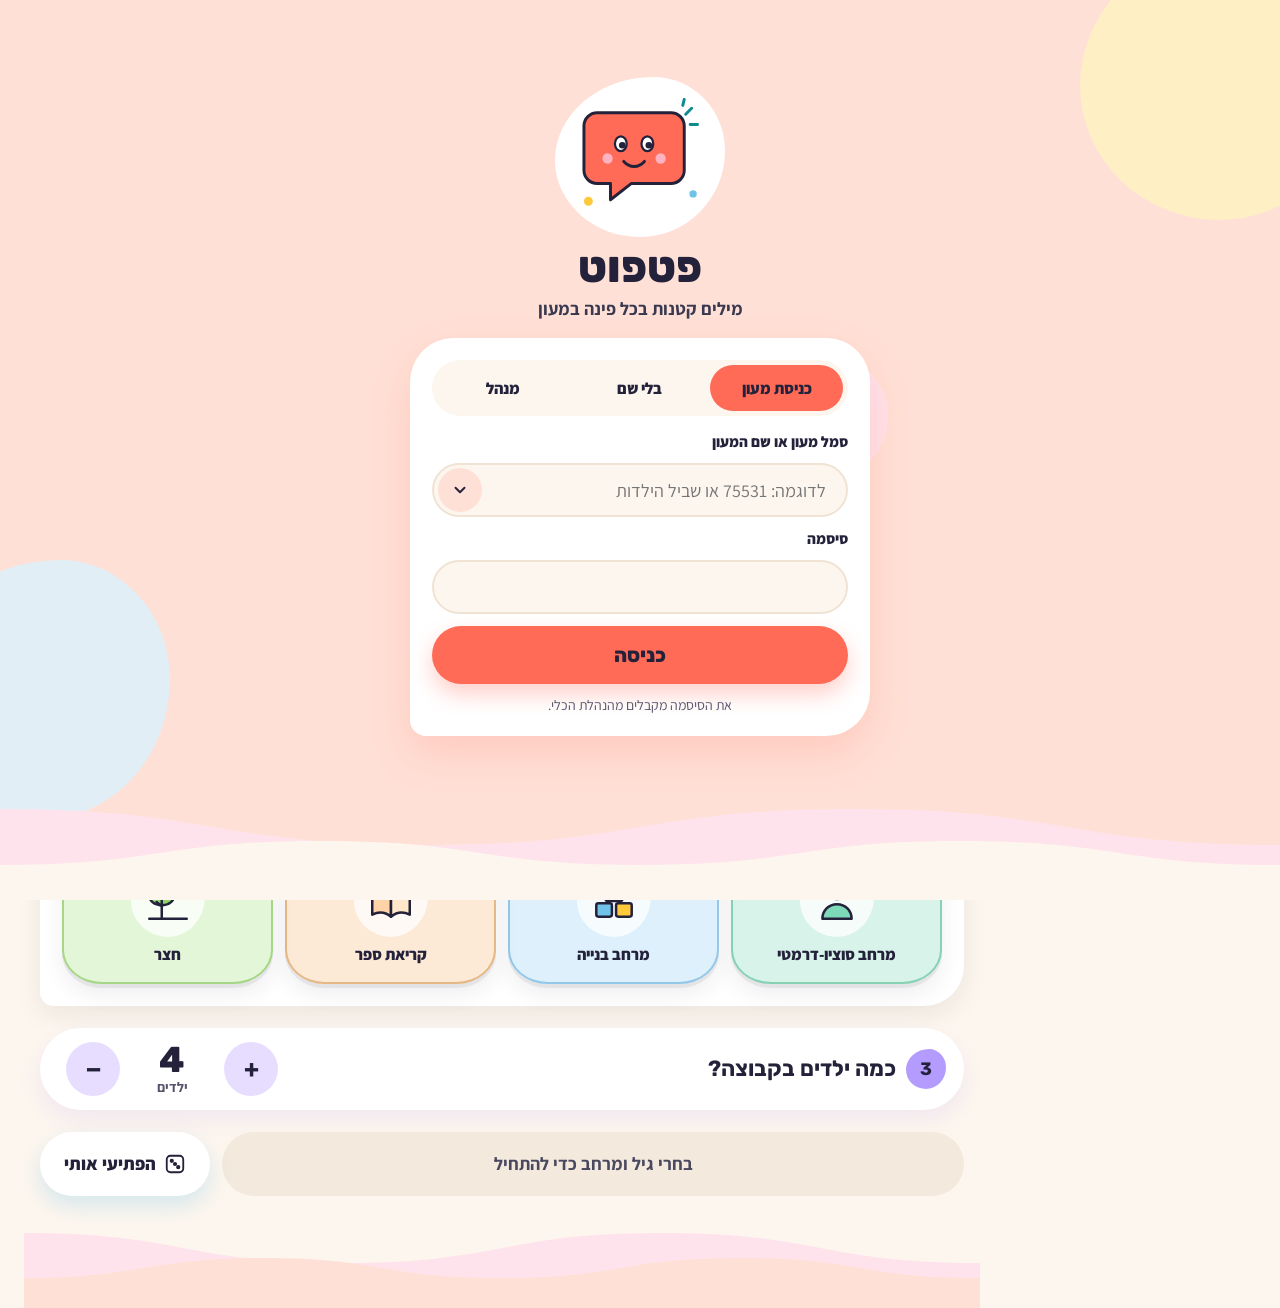
==== index.html @ ef56f2f6 "פטפוט: גרסה ראשונה עם כניסה ונתונים ב-Supabase Co-Authored-By: Claude Opus 5.5 <noreply@anthropic.co" ====
<!DOCTYPE html>
<html lang="he" dir="rtl">
<head>
<meta charset="utf-8">
<meta name="viewport" content="width=device-width, initial-scale=1">
<title>פטפוט · העשרה שפתית במרחבי המעון</title>
<meta name="description" content="פטפוט: פעילויות קצרות להעשרה שפתית במרחבי המעון, לפי שכבת גיל, מרחב וגודל קבוצה.">
<link rel="icon" href="img/logo.svg" type="image/svg+xml">
<style>
body{margin:0;background:#FDF6EE;font-family:Assistant,Arial,sans-serif;color:#23223A}
#boot{min-height:100vh;display:flex;flex-direction:column;gap:14px;align-items:center;justify-content:center;font-size:18px;font-weight:700}
#boot img{width:90px;height:auto}
</style>
</head>
<body>
<div id="app"><div id="boot"><img src="img/mascot.svg" alt=""><span>טוען את פטפוט...</span></div></div>
<script>
(function () {
  'use strict';
  var SELF_URL = 'https://shamisuperface.github.io/patpot/';
  var OLD_URL = 'https://claude.ai/artifact/HkkGqU3SYFcoXuv8LMrtEU';
  var ASSETS = {
    '/_blob/cf6ba380f849ea66cc5408e188dde6cf': 'img/logo.svg',
    '/_blob/55a5ba60b8c3fe4146b54f13b98b97ec': 'img/mascot.svg',
    '/_blob/354c98f3e60473883735b64c8ba73392': 'img/sp-change.svg',
    '/_blob/76317235b2d777be072194dcca732552': 'img/sp-breakfast.svg',
    '/_blob/aebf80e80c2250811bfc06cb720e5abc': 'img/sp-lunch.svg',
    '/_blob/a86281ecdadf6518f512c141098011a7': 'img/sp-art.svg',
    '/_blob/317406de48312a4ef0c0c4b7436c8dbe': 'img/sp-socio.svg',
    '/_blob/cb157eb671f02d51afefe2601ba92a76': 'img/sp-build.svg',
    '/_blob/c2afdd090610df5a838cb0373e5caf1b': 'img/sp-book.svg',
    '/_blob/6fcbcaeb90e701c39a036db30b1db984': 'img/sp-yard.svg'
  };
  var EVT = { onclick: 'click', onchange: 'change', oninput: 'input', onkeydown: 'keydown', onfocus: 'focus', onblur: 'blur', onsubmit: 'submit' };
  var HOLE = /\{\{\s*([^}]+?)\s*\}\}/g;
  var appEl = document.getElementById('app');

  function get(scope, path) {
    path = String(path).trim();
    if (path === 'true') return true;
    if (path === 'false') return false;
    if (path === 'null') return null;
    if (/^-?\d+(\.\d+)?$/.test(path)) return Number(path);
    var parts = path.split('.'), v = scope;
    for (var i = 0; i < parts.length; i++) { if (v == null) return undefined; v = v[parts[i]]; }
    return v;
  }
  function interp(str, scope) { return str.replace(HOLE, function (_, p) { var v = get(scope, p); return v == null ? '' : String(v); }); }
  function whole(str) { var m = /^\s*\{\{\s*([^}]+?)\s*\}\}\s*$/.exec(str || ''); return m ? m[1] : null; }

  function kids(node, scope, out) { for (var c = node.firstChild; c; c = c.nextSibling) render(c, scope, out); }
  function render(node, scope, out) {
    if (node.nodeType === 3) { out.push(document.createTextNode(interp(node.nodeValue, scope))); return; }
    if (node.nodeType !== 1) return;
    var tag = node.localName;
    if (tag === 'helmet' || tag === 'script') return;
    if (tag === 'sc-if') { var p = whole(node.getAttribute('value')); if (p && get(scope, p)) kids(node, scope, out); return; }
    if (tag === 'sc-for') {
      var lp = whole(node.getAttribute('list')), arr = lp ? get(scope, lp) : null, as = node.getAttribute('as') || 'item';
      if (arr && arr.length) for (var i = 0; i < arr.length; i++) { var s = Object.create(scope); s[as] = arr[i]; s.$index = i; kids(node, s, out); }
      return;
    }
    var el = document.createElementNS(node.namespaceURI || 'http://www.w3.org/1999/xhtml', tag);
    var h = {};
    for (var j = 0; j < node.attributes.length; j++) {
      var a = node.attributes[j], n = a.name, ln = n.toLowerCase();
      if (ln.indexOf('hint-') === 0) continue;
      if (EVT[ln]) { var hp = whole(a.value), fn = hp ? get(scope, hp) : null; if (typeof fn === 'function') h[EVT[ln]] = fn; continue; }
      var wp = whole(a.value), val = wp ? get(scope, wp) : interp(a.value, scope);
      if (val === false || val == null) continue;
      if (val === true) val = '';
      el.setAttribute(n, String(val));
    }
    el.__h = h;
    var sub = []; kids(node, scope, sub);
    for (var k = 0; k < sub.length; k++) el.appendChild(sub[k]);
    out.push(el);
  }

  function bindEl(el) {
    if (!el.__h) return;
    el.__b = el.__b || {};
    Object.keys(el.__h).forEach(function (type) {
      if (el.__b[type]) return;
      el.__b[type] = true;
      el.addEventListener(type, function (e) { var f = el.__h && el.__h[type]; if (f) f(e); });
    });
  }
  function bindTree(n) {
    if (n.nodeType !== 1) return;
    bindEl(n);
    for (var c = n.firstChild; c; c = c.nextSibling) bindTree(c);
  }
  function morph(a, b) {
    if (a.nodeType !== b.nodeType || a.nodeName !== b.nodeName || a.namespaceURI !== b.namespaceURI) {
      a.parentNode.replaceChild(b, a); bindTree(b); return;
    }
    if (a.nodeType === 3) { if (a.nodeValue !== b.nodeValue) a.nodeValue = b.nodeValue; return; }
    var i, at;
    for (i = 0; i < b.attributes.length; i++) { at = b.attributes[i]; if (a.getAttribute(at.name) !== at.value) a.setAttribute(at.name, at.value); }
    for (i = a.attributes.length - 1; i >= 0; i--) { at = a.attributes[i]; if (!b.hasAttribute(at.name)) a.removeAttribute(at.name); }
    a.__h = b.__h; bindEl(a);
    morphKids(a, Array.prototype.slice.call(b.childNodes));
  }
  function morphKids(parent, list) {
    for (var i = 0; i < list.length; i++) {
      var cur = parent.childNodes[i];
      if (cur) morph(cur, list[i]); else { parent.appendChild(list[i]); bindTree(list[i]); }
    }
    while (parent.childNodes.length > list.length) parent.removeChild(parent.lastChild);
  }

  var tpl = null, comp = null, queued = false, pending = [];
  function flush() {
    queued = false;
    var vals = comp.renderVals() || {};
    var out = [];
    kids(tpl, vals, out);
    morphKids(appEl, out);
    var cbs = pending; pending = [];
    cbs.forEach(function (f) { try { f(); } catch (e) { console.error(e); } });
  }
  function schedule() { if (!queued) { queued = true; Promise.resolve().then(flush); } }

  function DCLogic(props) { this.props = props || {}; this.state = {}; }
  DCLogic.prototype.setState = function (o, cb) {
    if (typeof o === 'function') o = o(this.state, this.props);
    this.state = Object.assign({}, this.state, o || {});
    if (cb) pending.push(cb);
    schedule();
  };
  DCLogic.prototype.forceUpdate = function (cb) { if (cb) pending.push(cb); schedule(); };

  function fail(msg) { appEl.innerHTML = '<div id="boot"><img src="img/mascot.svg" alt=""><span></span></div>'; appEl.querySelector('span').textContent = msg; }

  fetch('app.dc.html').then(function (r) { if (!r.ok) throw new Error('HTTP ' + r.status); return r.text(); }).then(function (text) {
    Object.keys(ASSETS).forEach(function (k) { text = text.split(k).join(ASSETS[k]); });
    if (SELF_URL.indexOf('https://') === 0) text = text.split(OLD_URL).join(SELF_URL);
    var doc = new DOMParser().parseFromString(text, 'text/html');
    var xdc = doc.querySelector('x-dc');
    var code = doc.querySelector('script[data-dc-script]');
    if (!xdc || !code) throw new Error('missing template');
    var helmet = xdc.querySelector('helmet');
    if (helmet) Array.prototype.slice.call(helmet.children).forEach(function (n) {
      if (n.localName === 'link' || n.localName === 'style') document.head.appendChild(document.importNode(n, true));
    });
    tpl = xdc;
    var Comp = new Function('DCLogic', code.textContent + '\n;return Component;')(DCLogic);
    comp = new Comp({});
    appEl.innerHTML = '';
    flush();
    if (typeof comp.componentDidMount === 'function') comp.componentDidMount();
  }).catch(function (e) { console.error(e); fail('לא הצלחנו לטעון את פטפוט. נסי לרענן את הדף.'); });
})();
</script>
</body>
</html>
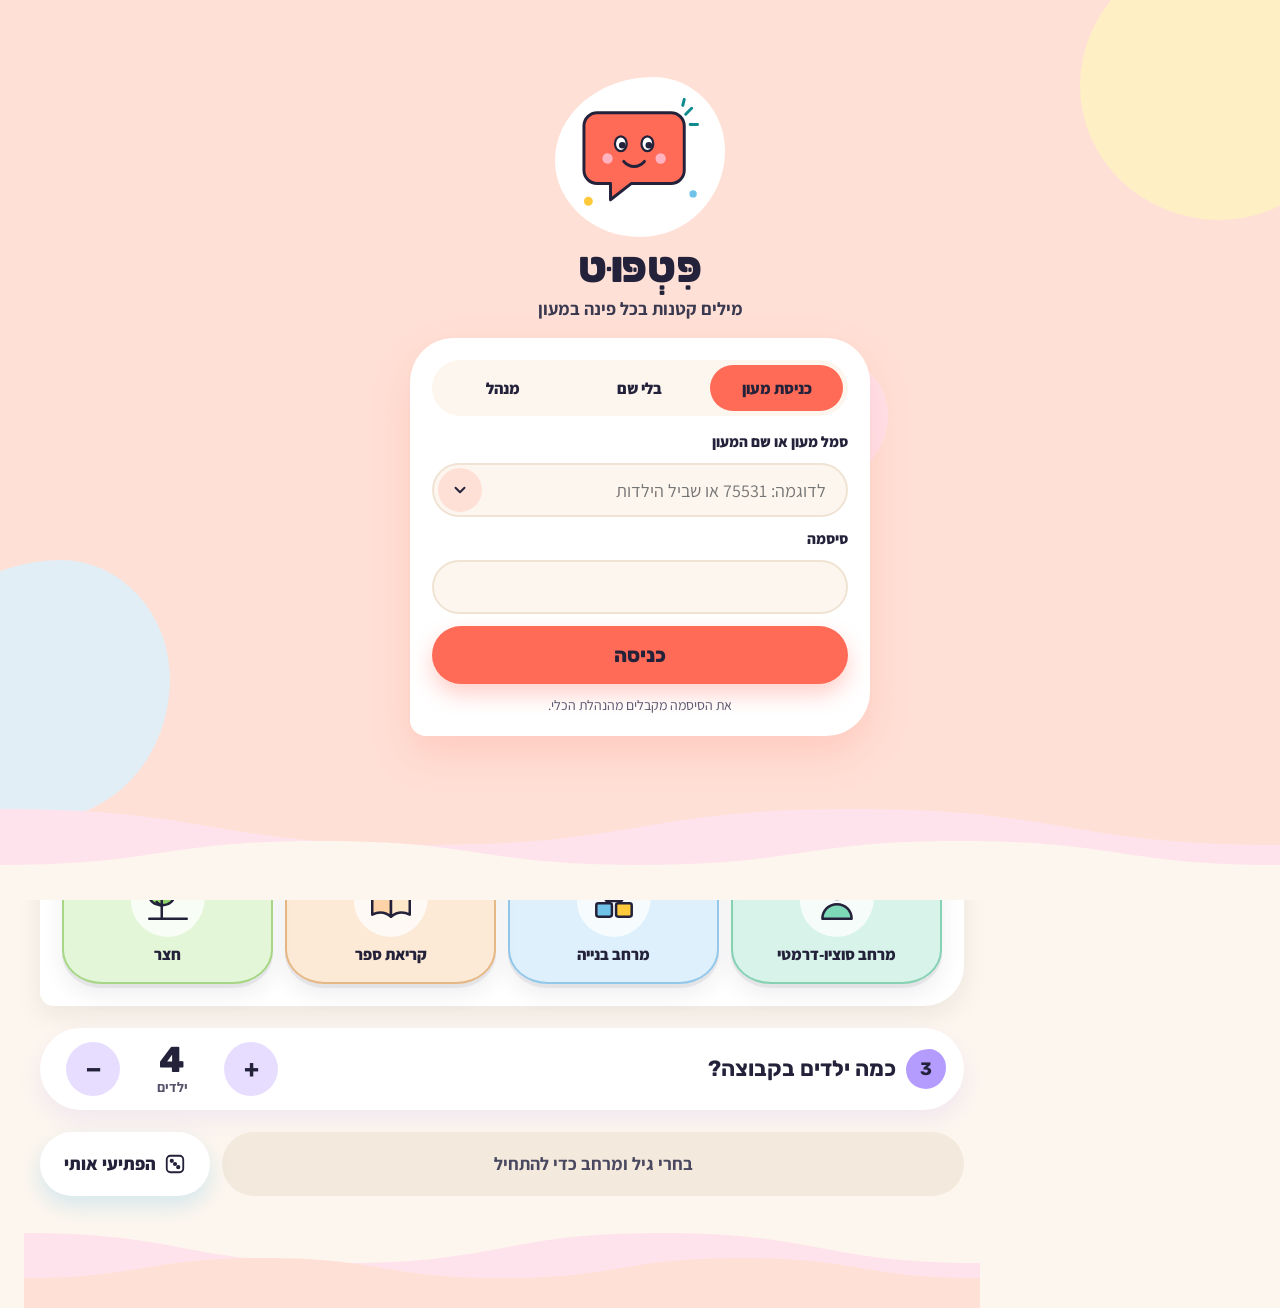
==== commit aa24610f: "השם פִּטְפּוּט מנוקד בכל טקסט הממשק Co-Authored-By: Claude Opus 5.5 <noreply@anthropic.com> Claude-S" ====
--- a/index.html
+++ b/index.html
@@ -3,8 +3,8 @@
 <head>
 <meta charset="utf-8">
 <meta name="viewport" content="width=device-width, initial-scale=1">
-<title>פטפוט · העשרה שפתית במרחבי המעון</title>
-<meta name="description" content="פטפוט: פעילויות קצרות להעשרה שפתית במרחבי המעון, לפי שכבת גיל, מרחב וגודל קבוצה.">
+<title>פִּטְפּוּט · העשרה שפתית במרחבי המעון</title>
+<meta name="description" content="פִּטְפּוּט: פעילויות קצרות להעשרה שפתית במרחבי המעון, לפי שכבת גיל, מרחב וגודל קבוצה.">
 <link rel="icon" href="img/logo.svg" type="image/svg+xml">
 <style>
 body{margin:0;background:#FDF6EE;font-family:Assistant,Arial,sans-serif;color:#23223A}
@@ -13,11 +13,11 @@
 </style>
 </head>
 <body>
-<div id="app"><div id="boot"><img src="img/mascot.svg" alt=""><span>טוען את פטפוט...</span></div></div>
+<div id="app"><div id="boot"><img src="img/mascot.svg" alt=""><span>טוען את פִּטְפּוּט...</span></div></div>
 <script>
 (function () {
   'use strict';
-  var SELF_URL = 'https://shamisuperface.github.io/patpot/';
+  var SELF_URL = 'https://pitput.education/';
   var OLD_URL = 'https://claude.ai/artifact/HkkGqU3SYFcoXuv8LMrtEU';
   var ASSETS = {
     '/_blob/cf6ba380f849ea66cc5408e188dde6cf': 'img/logo.svg',
@@ -150,7 +150,7 @@
     appEl.innerHTML = '';
     flush();
     if (typeof comp.componentDidMount === 'function') comp.componentDidMount();
-  }).catch(function (e) { console.error(e); fail('לא הצלחנו לטעון את פטפוט. נסי לרענן את הדף.'); });
+  }).catch(function (e) { console.error(e); fail('לא הצלחנו לטעון את פִּטְפּוּט. נסי לרענן את הדף.'); });
 })();
 </script>
 </body>
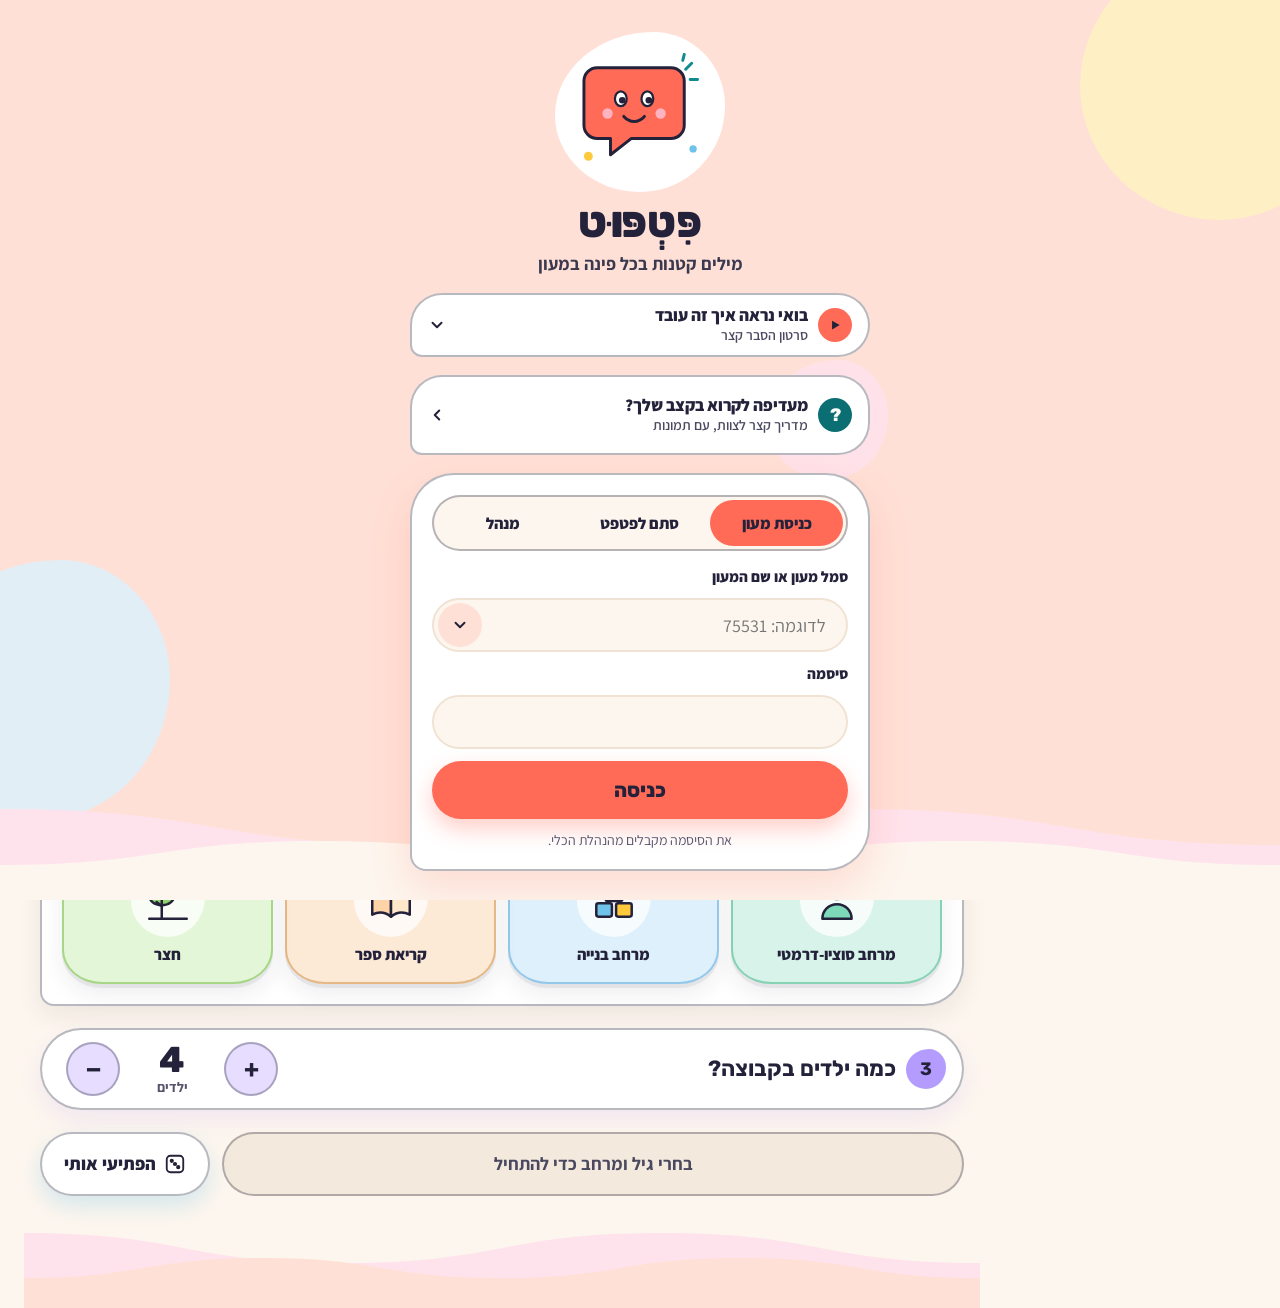
==== commit ad39d073: "PWA: קובץ manifest, אייקונים, service worker ועבודה בלי רשת, כהכנה לגוגל פליי Co-Authored-By: Claude" ====
--- a/index.html
+++ b/index.html
@@ -6,6 +6,30 @@
 <title>פִּטְפּוּט · העשרה שפתית במרחבי המעון</title>
 <meta name="description" content="פִּטְפּוּט: פעילויות קצרות להעשרה שפתית במרחבי המעון, לפי שכבת גיל, מרחב וגודל קבוצה.">
 <link rel="icon" href="img/logo.svg" type="image/svg+xml">
+<link rel="canonical" href="https://pitput.education/">
+<meta property="og:type" content="website">
+<meta property="og:site_name" content="פִּטְפּוּט">
+<meta property="og:locale" content="he_IL">
+<meta property="og:url" content="https://pitput.education/">
+<meta property="og:title" content="פִּטְפּוּט · מילים קטנות בכל פינה במעון">
+<meta property="og:description" content="פעילויות קצרות להעשרה שפתית למחנכות ומטפלות במעונות יום, לפי גיל, מרחב וגודל קבוצה.">
+<meta property="og:image" content="https://pitput.education/img/og.png">
+<meta property="og:image:secure_url" content="https://pitput.education/img/og.png">
+<meta property="og:image:type" content="image/png">
+<meta property="og:image:width" content="1200">
+<meta property="og:image:height" content="630">
+<meta property="og:image:alt" content="פִּטְפּוּט: בועת דיבור מחייכת והכיתוב מילים קטנות בכל פינה במעון">
+<meta name="twitter:card" content="summary_large_image">
+<meta name="twitter:title" content="פִּטְפּוּט · מילים קטנות בכל פינה במעון">
+<meta name="twitter:description" content="פעילויות קצרות להעשרה שפתית למחנכות ומטפלות במעונות יום.">
+<meta name="twitter:image" content="https://pitput.education/img/og.png">
+<meta name="theme-color" content="#FF6B57">
+<link rel="manifest" href="/manifest.webmanifest">
+<link rel="apple-touch-icon" href="/img/icons/apple-touch-icon.png">
+<meta name="apple-mobile-web-app-capable" content="yes">
+<meta name="mobile-web-app-capable" content="yes">
+<meta name="apple-mobile-web-app-title" content="פִּטְפּוּט">
+<meta name="apple-mobile-web-app-status-bar-style" content="default">
 <style>
 body{margin:0;background:#FDF6EE;font-family:Assistant,Arial,sans-serif;color:#23223A}
 #boot{min-height:100vh;display:flex;flex-direction:column;gap:14px;align-items:center;justify-content:center;font-size:18px;font-weight:700}
@@ -153,5 +177,10 @@
   }).catch(function (e) { console.error(e); fail('לא הצלחנו לטעון את פִּטְפּוּט. נסי לרענן את הדף.'); });
 })();
 </script>
+<script>
+if ('serviceWorker' in navigator && window.isSecureContext) {
+  window.addEventListener('load', function () { navigator.serviceWorker.register('/sw.js').catch(function () {}); });
+}
+</script>
 </body>
 </html>
